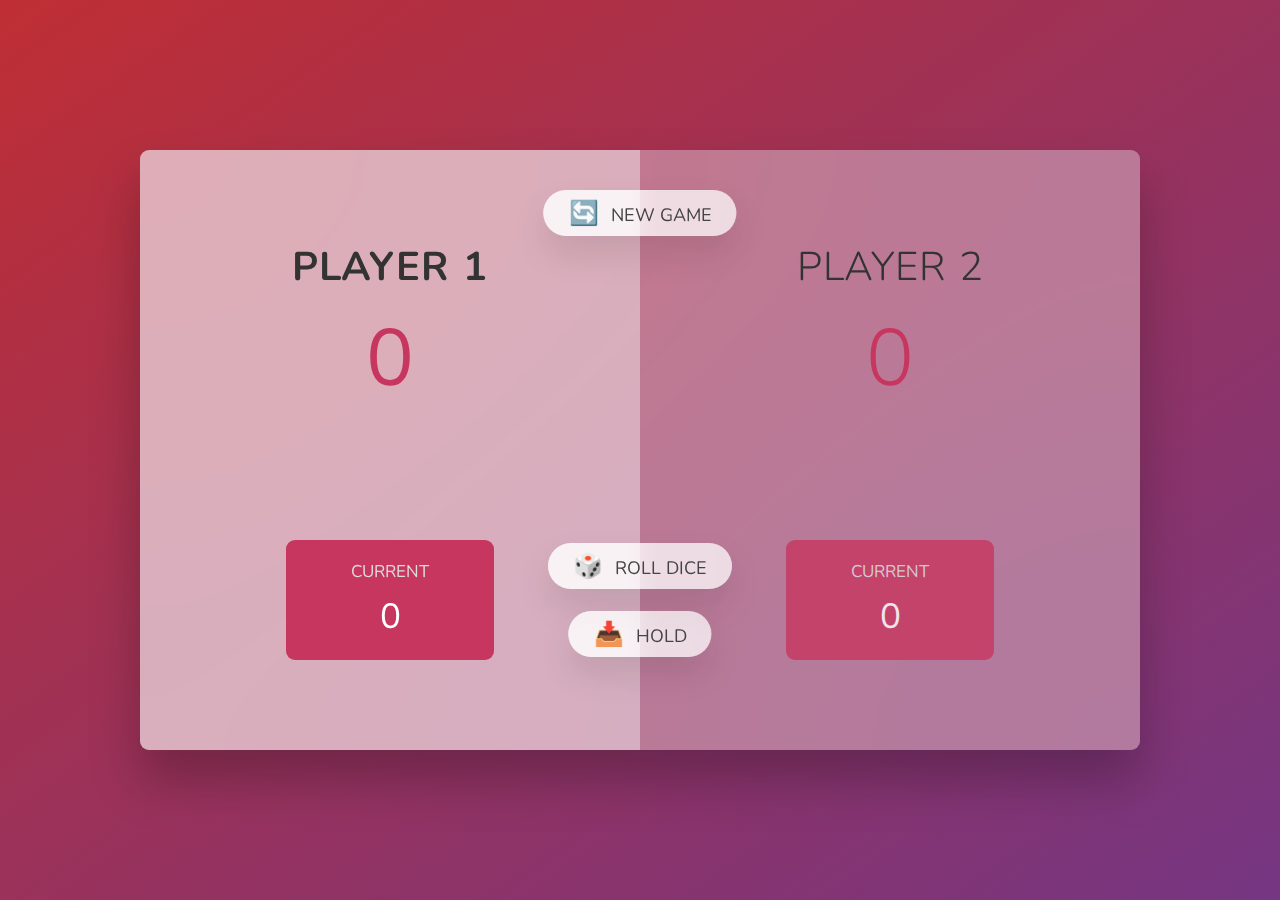
==== index.html @ 1e282125 "add Pig Game to Git and GitHub" ====
<!DOCTYPE html>
<html lang="en">
    <head>
        <meta charset="UTF-8" />
        <meta name="viewport" content="width=device-width, initial-scale=1.0" />
        <meta http-equiv="X-UA-Compatible" content="ie=edge" />
        <link rel="stylesheet" href="style.css" />
        <title>Pig Game</title>
        <meta name="description" content="M-SADEGH" />
        <meta name="keywords" content="M-SADEGH" />
        <meta name="outhor" content="M-SADEGH" />
        <link rel="icon" type="image/x-icon" href="./logo.ico" />
    </head>
    <body>
        <main>
            <section class="player player--0 player--active">
                <h2 class="name" id="name--0">Player 1</h2>
                <p class="score" id="score--0">43</p>
                <div class="current">
                    <p class="current-label">Current</p>
                    <p class="current-score" id="current--0">0</p>
                </div>
            </section>
            <section class="player player--1">
                <h2 class="name" id="name--1">Player 2</h2>
                <p class="score" id="score--1">24</p>
                <div class="current">
                    <p class="current-label">Current</p>
                    <p class="current-score" id="current--1">0</p>
                </div>
            </section>

            <img src="dice-5.png" alt="Playing dice" class="dice" />
            <button class="btn btn--new">🔄 New game</button>
            <button class="btn btn--roll">🎲 Roll dice</button>
            <button class="btn btn--hold">📥 Hold</button>
        </main>
        <script src="script.js"></script>
    </body>
</html>
---- style.css ----
@import url('https://fonts.googleapis.com/css2?family=Nunito&display=swap');

* {
    margin: 0;
    padding: 0;
    box-sizing: inherit;
}

html {
    font-size: 62.5%;
    box-sizing: border-box;
}

body {
    font-family: 'Nunito', sans-serif;
    font-weight: 400;
    height: 100vh;
    color: #333;
    background-image: linear-gradient(to top left, #753682 0%, #bf2e34 100%);
    display: flex;
    align-items: center;
    justify-content: center;
}

/* LAYOUT */
main {
    position: relative;
    width: 100rem;
    height: 60rem;
    background-color: rgba(255, 255, 255, 0.35);
    backdrop-filter: blur(200px);
    filter: blur();
    box-shadow: 0 3rem 5rem rgba(0, 0, 0, 0.25);
    border-radius: 9px;
    overflow: hidden;
    display: flex;
}

.player {
    flex: 50%;
    padding: 9rem;
    display: flex;
    flex-direction: column;
    align-items: center;
    transition: all 0.75s;
}

/* ELEMENTS */
.name {
    position: relative;
    font-size: 4rem;
    text-transform: uppercase;
    letter-spacing: 1px;
    word-spacing: 2px;
    font-weight: 300;
    margin-bottom: 1rem;
}

.score {
    font-size: 8rem;
    font-weight: 300;
    color: #c7365f;
    margin-bottom: auto;
}

.player--active {
    background-color: rgba(255, 255, 255, 0.4);
}
.player--active .name {
    font-weight: 700;
}
.player--active .score {
    font-weight: 400;
}

.player--active .current {
    opacity: 1;
}

.current {
    background-color: #c7365f;
    opacity: 0.8;
    border-radius: 9px;
    color: #fff;
    width: 65%;
    padding: 2rem;
    text-align: center;
    transition: all 0.75s;
}

.current-label {
    text-transform: uppercase;
    margin-bottom: 1rem;
    font-size: 1.7rem;
    color: #ddd;
}

.current-score {
    font-size: 3.5rem;
}

/* ABSOLUTE POSITIONED ELEMENTS */
.btn {
    position: absolute;
    left: 50%;
    transform: translateX(-50%);
    color: #444;
    background: none;
    border: none;
    font-family: inherit;
    font-size: 1.8rem;
    text-transform: uppercase;
    cursor: pointer;
    font-weight: 400;
    transition: all 0.2s;

    background-color: white;
    background-color: rgba(255, 255, 255, 0.6);
    backdrop-filter: blur(10px);

    padding: 0.7rem 2.5rem;
    border-radius: 50rem;
    box-shadow: 0 1.75rem 3.5rem rgba(0, 0, 0, 0.1);
}

.btn::first-letter {
    font-size: 2.4rem;
    display: inline-block;
    margin-right: 0.7rem;
}

.btn--new {
    top: 4rem;
}
.btn--roll {
    top: 39.3rem;
}
.btn--hold {
    top: 46.1rem;
}

.btn:active {
    transform: translate(-50%, 3px);
    box-shadow: 0 1rem 2rem rgba(0, 0, 0, 0.15);
}

.btn:focus {
    outline: none;
}

.dice {
    position: absolute;
    left: 50%;
    top: 16.5rem;
    transform: translateX(-50%);
    height: 10rem;
    box-shadow: 0 2rem 5rem rgba(0, 0, 0, 0.2);
}

.player--winner {
    background-color: #2f2f2f;
}

.player--winner .name {
    font-weight: 700;
    color: #c7365f;
}
.hidden {
    display: none ;
}
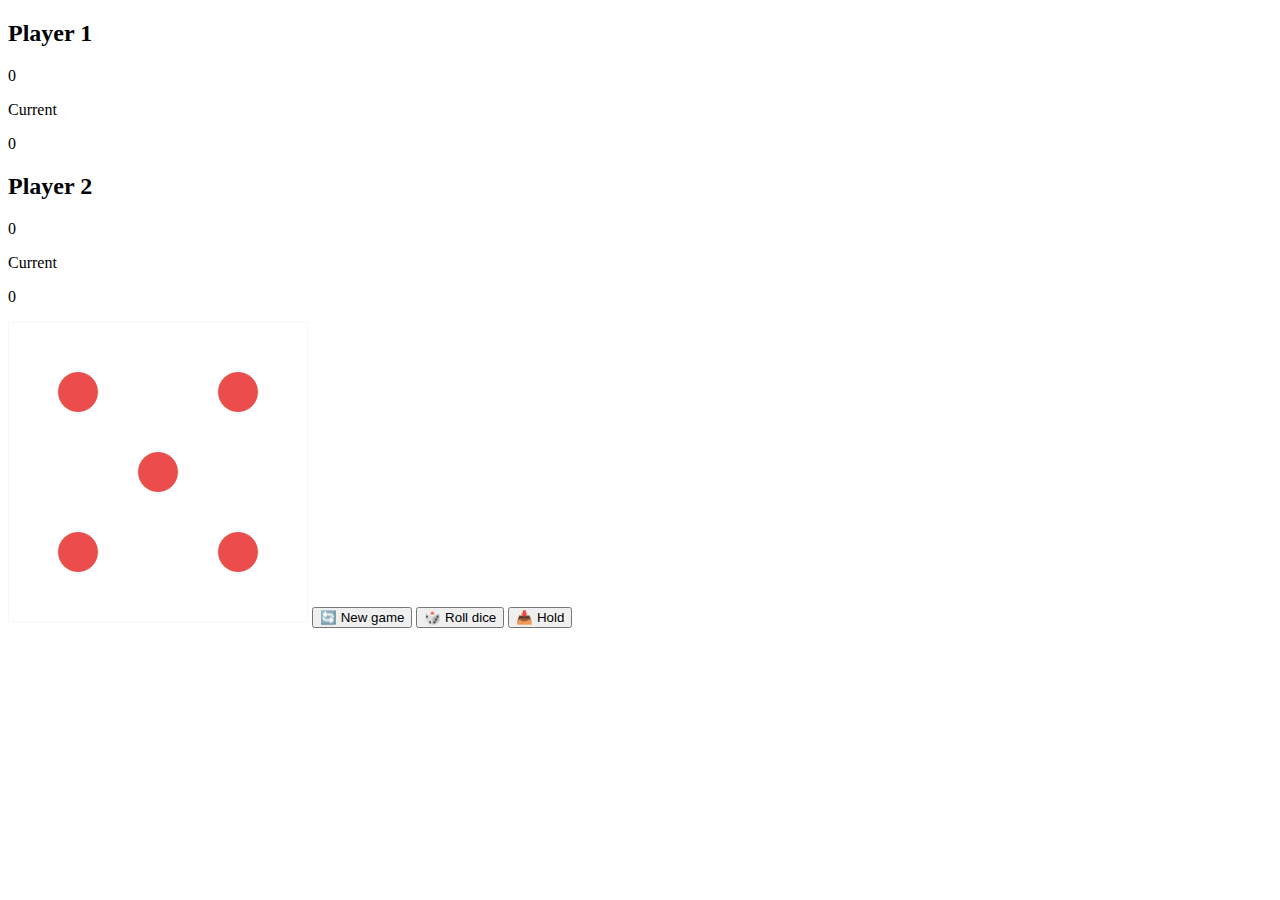
==== commit 1e06c31c: "crete project for Github Demo" ====
--- a/index.html
+++ b/index.html
@@ -4,12 +4,12 @@
         <meta charset="UTF-8" />
         <meta name="viewport" content="width=device-width, initial-scale=1.0" />
         <meta http-equiv="X-UA-Compatible" content="ie=edge" />
-        <link rel="stylesheet" href="style.css" />
+        <link rel="stylesheet" href="./assets/css/style.css" />
         <title>Pig Game</title>
         <meta name="description" content="M-SADEGH" />
         <meta name="keywords" content="M-SADEGH" />
         <meta name="outhor" content="M-SADEGH" />
-        <link rel="icon" type="image/x-icon" href="./logo.ico" />
+        <link rel="icon" type="image/x-icon" href="./assets/image/logo.ico" />
     </head>
     <body>
         <main>
@@ -35,6 +35,6 @@
             <button class="btn btn--roll">🎲 Roll dice</button>
             <button class="btn btn--hold">📥 Hold</button>
         </main>
-        <script src="script.js"></script>
+        <script src="./js/script.js"></script>
     </body>
 </html>
